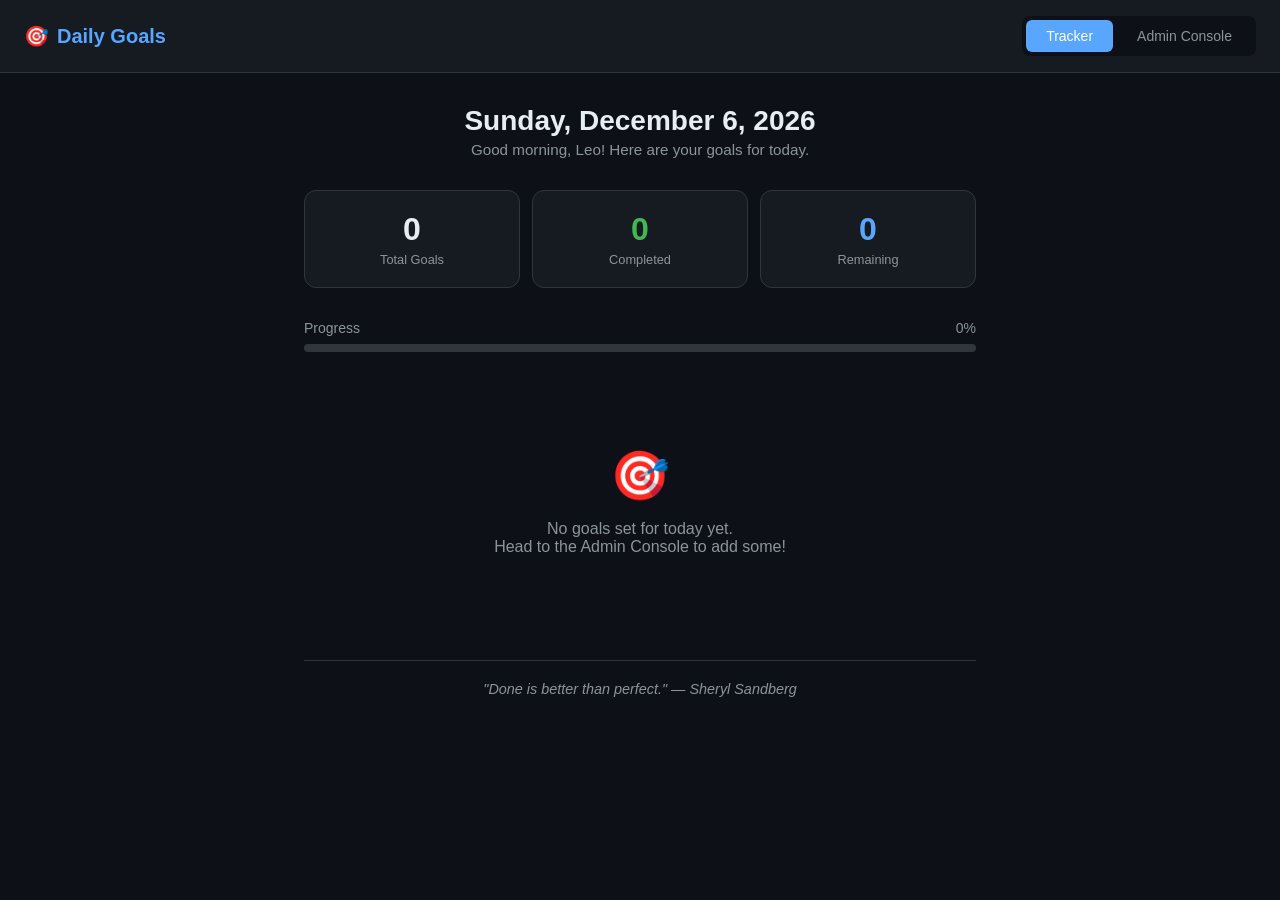
==== index.html @ f467863e "feat: add daily goal tracker with admin console" ====
<!DOCTYPE html>
<html lang="en">
<head>
  <meta charset="UTF-8">
  <meta name="viewport" content="width=device-width, initial-scale=1.0">
  <title>Daily Goal Tracker</title>
  <style>
    :root {
      --bg: #0d1117;
      --surface: #161b22;
      --border: #30363d;
      --text: #e6edf3;
      --text-muted: #8b949e;
      --accent: #58a6ff;
      --accent-hover: #79c0ff;
      --green: #3fb950;
      --green-bg: rgba(63, 185, 80, 0.15);
      --yellow: #d29922;
      --yellow-bg: rgba(210, 153, 34, 0.15);
      --red: #f85149;
      --red-bg: rgba(248, 81, 73, 0.15);
      --radius: 12px;
    }

    * { margin: 0; padding: 0; box-sizing: border-box; }

    body {
      font-family: -apple-system, BlinkMacSystemFont, 'Segoe UI', Roboto, sans-serif;
      background: var(--bg);
      color: var(--text);
      min-height: 100vh;
      display: flex;
      flex-direction: column;
    }

    /* ── Navigation ── */
    nav {
      display: flex;
      align-items: center;
      justify-content: space-between;
      padding: 16px 24px;
      border-bottom: 1px solid var(--border);
      background: var(--surface);
    }

    nav .logo {
      font-size: 1.25rem;
      font-weight: 700;
      display: flex;
      align-items: center;
      gap: 8px;
    }

    nav .logo span { color: var(--accent); }

    .nav-tabs {
      display: flex;
      gap: 4px;
      background: var(--bg);
      padding: 4px;
      border-radius: 8px;
    }

    .nav-tab {
      padding: 8px 20px;
      border: none;
      border-radius: 6px;
      background: transparent;
      color: var(--text-muted);
      font-size: 0.875rem;
      font-weight: 500;
      cursor: pointer;
      transition: all 0.2s;
    }

    .nav-tab.active {
      background: var(--accent);
      color: #fff;
    }

    .nav-tab:hover:not(.active) {
      color: var(--text);
      background: var(--border);
    }

    /* ── Main Layout ── */
    main {
      flex: 1;
      max-width: 720px;
      width: 100%;
      margin: 0 auto;
      padding: 32px 24px;
    }

    .view { display: none; }
    .view.active { display: block; }

    /* ── Date Header ── */
    .date-header {
      text-align: center;
      margin-bottom: 32px;
    }

    .date-header h1 {
      font-size: 1.75rem;
      font-weight: 700;
      margin-bottom: 4px;
    }

    .date-header p {
      color: var(--text-muted);
      font-size: 0.95rem;
    }

    /* ── Progress Bar ── */
    .progress-section {
      margin-bottom: 32px;
    }

    .progress-label {
      display: flex;
      justify-content: space-between;
      margin-bottom: 8px;
      font-size: 0.875rem;
      color: var(--text-muted);
    }

    .progress-bar {
      height: 8px;
      background: var(--border);
      border-radius: 4px;
      overflow: hidden;
    }

    .progress-fill {
      height: 100%;
      background: linear-gradient(90deg, var(--accent), var(--green));
      border-radius: 4px;
      transition: width 0.5s ease;
    }

    /* ── Goal Cards ── */
    .goals-list {
      display: flex;
      flex-direction: column;
      gap: 12px;
    }

    .goal-card {
      display: flex;
      align-items: center;
      gap: 16px;
      padding: 16px 20px;
      background: var(--surface);
      border: 1px solid var(--border);
      border-radius: var(--radius);
      transition: all 0.2s;
    }

    .goal-card:hover {
      border-color: var(--accent);
    }

    .goal-card.completed {
      border-color: var(--green);
      background: var(--green-bg);
    }

    .goal-card.completed .goal-text {
      text-decoration: line-through;
      color: var(--text-muted);
    }

    .goal-check {
      width: 24px;
      height: 24px;
      border-radius: 50%;
      border: 2px solid var(--border);
      cursor: pointer;
      display: flex;
      align-items: center;
      justify-content: center;
      flex-shrink: 0;
      transition: all 0.2s;
      background: transparent;
      color: transparent;
      font-size: 14px;
    }

    .goal-check:hover {
      border-color: var(--green);
    }

    .goal-card.completed .goal-check {
      border-color: var(--green);
      background: var(--green);
      color: #fff;
    }

    .goal-info { flex: 1; }

    .goal-text {
      font-size: 1rem;
      font-weight: 500;
      margin-bottom: 4px;
    }

    .goal-meta {
      font-size: 0.8rem;
      color: var(--text-muted);
      display: flex;
      gap: 12px;
    }

    .priority-badge {
      padding: 2px 8px;
      border-radius: 4px;
      font-size: 0.75rem;
      font-weight: 600;
      text-transform: uppercase;
    }

    .priority-high { background: var(--red-bg); color: var(--red); }
    .priority-medium { background: var(--yellow-bg); color: var(--yellow); }
    .priority-low { background: var(--green-bg); color: var(--green); }

    .empty-state {
      text-align: center;
      padding: 64px 0;
      color: var(--text-muted);
    }

    .empty-state .icon { font-size: 3rem; margin-bottom: 16px; }
    .empty-state p { font-size: 1rem; }

    /* ── Admin Console ── */
    .admin-header {
      display: flex;
      justify-content: space-between;
      align-items: center;
      margin-bottom: 24px;
    }

    .admin-header h2 {
      font-size: 1.5rem;
      font-weight: 700;
    }

    .btn {
      padding: 10px 20px;
      border: none;
      border-radius: 8px;
      font-size: 0.875rem;
      font-weight: 600;
      cursor: pointer;
      transition: all 0.2s;
      display: inline-flex;
      align-items: center;
      gap: 6px;
    }

    .btn-primary {
      background: var(--accent);
      color: #fff;
    }

    .btn-primary:hover { background: var(--accent-hover); }

    .btn-danger {
      background: var(--red-bg);
      color: var(--red);
    }

    .btn-danger:hover { background: var(--red); color: #fff; }

    .btn-ghost {
      background: transparent;
      color: var(--text-muted);
      padding: 6px 10px;
    }

    .btn-ghost:hover { color: var(--text); background: var(--border); }

    /* ── Form ── */
    .form-card {
      background: var(--surface);
      border: 1px solid var(--border);
      border-radius: var(--radius);
      padding: 24px;
      margin-bottom: 24px;
    }

    .form-card h3 {
      margin-bottom: 16px;
      font-size: 1.1rem;
    }

    .form-row {
      display: flex;
      gap: 12px;
      margin-bottom: 12px;
    }

    .form-group {
      flex: 1;
      display: flex;
      flex-direction: column;
      gap: 6px;
    }

    .form-group label {
      font-size: 0.8rem;
      color: var(--text-muted);
      font-weight: 500;
      text-transform: uppercase;
      letter-spacing: 0.5px;
    }

    input, select, textarea {
      padding: 10px 14px;
      background: var(--bg);
      border: 1px solid var(--border);
      border-radius: 8px;
      color: var(--text);
      font-size: 0.9rem;
      font-family: inherit;
      outline: none;
      transition: border-color 0.2s;
    }

    input:focus, select:focus, textarea:focus {
      border-color: var(--accent);
    }

    textarea { resize: vertical; min-height: 60px; }

    /* ── Admin Goal List ── */
    .admin-goal {
      display: flex;
      align-items: center;
      gap: 12px;
      padding: 14px 18px;
      background: var(--surface);
      border: 1px solid var(--border);
      border-radius: var(--radius);
      margin-bottom: 8px;
    }

    .admin-goal .drag-handle {
      color: var(--text-muted);
      cursor: grab;
      font-size: 1.2rem;
    }

    .admin-goal .goal-info { flex: 1; }
    .admin-goal .actions { display: flex; gap: 4px; }

    /* ── Stats ── */
    .stats-row {
      display: grid;
      grid-template-columns: repeat(3, 1fr);
      gap: 12px;
      margin-bottom: 32px;
    }

    .stat-card {
      background: var(--surface);
      border: 1px solid var(--border);
      border-radius: var(--radius);
      padding: 20px;
      text-align: center;
    }

    .stat-card .stat-value {
      font-size: 2rem;
      font-weight: 700;
    }

    .stat-card .stat-label {
      font-size: 0.8rem;
      color: var(--text-muted);
      margin-top: 4px;
    }

    /* ── Responsive ── */
    @media (max-width: 600px) {
      main { padding: 20px 16px; }
      .form-row { flex-direction: column; }
      .stats-row { grid-template-columns: 1fr; }
      nav { flex-direction: column; gap: 12px; }
    }

    /* ── Modal ── */
    .modal-overlay {
      display: none;
      position: fixed;
      inset: 0;
      background: rgba(0,0,0,0.6);
      z-index: 100;
      align-items: center;
      justify-content: center;
    }

    .modal-overlay.active { display: flex; }

    .modal {
      background: var(--surface);
      border: 1px solid var(--border);
      border-radius: var(--radius);
      padding: 28px;
      width: 90%;
      max-width: 480px;
    }

    .modal h3 { margin-bottom: 20px; }
    .modal .btn { margin-top: 8px; }

    /* ── Streak ── */
    .streak-badge {
      display: inline-flex;
      align-items: center;
      gap: 6px;
      padding: 6px 14px;
      background: var(--yellow-bg);
      border-radius: 20px;
      font-size: 0.85rem;
      font-weight: 600;
      color: var(--yellow);
      margin-top: 8px;
    }

    /* ── Motivational Quote ── */
    .quote {
      text-align: center;
      margin-top: 40px;
      padding: 20px;
      font-style: italic;
      color: var(--text-muted);
      font-size: 0.9rem;
      border-top: 1px solid var(--border);
    }
  </style>
</head>
<body>

<!-- Navigation -->
<nav>
  <div class="logo">🎯 <span>Daily Goals</span></div>
  <div class="nav-tabs">
    <button class="nav-tab active" onclick="switchView('tracker')">Tracker</button>
    <button class="nav-tab" onclick="switchView('admin')">Admin Console</button>
  </div>
</nav>

<!-- Tracker View -->
<main>
  <div id="tracker-view" class="view active">
    <div class="date-header">
      <h1 id="today-date"></h1>
      <p id="today-greeting"></p>
      <div id="streak-display"></div>
    </div>

    <div class="stats-row">
      <div class="stat-card">
        <div class="stat-value" id="stat-total">0</div>
        <div class="stat-label">Total Goals</div>
      </div>
      <div class="stat-card">
        <div class="stat-value" id="stat-done" style="color: var(--green)">0</div>
        <div class="stat-label">Completed</div>
      </div>
      <div class="stat-card">
        <div class="stat-value" id="stat-remaining" style="color: var(--accent)">0</div>
        <div class="stat-label">Remaining</div>
      </div>
    </div>

    <div class="progress-section">
      <div class="progress-label">
        <span>Progress</span>
        <span id="progress-pct">0%</span>
      </div>
      <div class="progress-bar">
        <div class="progress-fill" id="progress-fill" style="width: 0%"></div>
      </div>
    </div>

    <div class="goals-list" id="tracker-goals"></div>

    <div class="quote" id="daily-quote"></div>
  </div>

  <!-- Admin View -->
  <div id="admin-view" class="view">
    <div class="admin-header">
      <h2>⚙️ Admin Console</h2>
      <button class="btn btn-primary" onclick="openAddModal()">+ Add Goal</button>
    </div>

    <div class="form-card">
      <h3>📋 Today's Goals</h3>
      <div id="admin-goals"></div>
      <div id="admin-empty" class="empty-state" style="padding: 32px 0">
        <div class="icon">📝</div>
        <p>No goals yet. Add your first goal!</p>
      </div>
    </div>

    <div class="form-card">
      <h3>🗑️ Danger Zone</h3>
      <p style="color: var(--text-muted); font-size: 0.875rem; margin-bottom: 12px">Clear all goals for today and start fresh.</p>
      <button class="btn btn-danger" onclick="clearAllGoals()">Clear All Goals</button>
    </div>
  </div>
</main>

<!-- Add/Edit Modal -->
<div class="modal-overlay" id="goal-modal">
  <div class="modal">
    <h3 id="modal-title">Add New Goal</h3>
    <input type="hidden" id="edit-goal-id">
    <div class="form-group" style="margin-bottom: 12px">
      <label>Goal</label>
      <input type="text" id="goal-input" placeholder="What do you want to accomplish?">
    </div>
    <div class="form-row">
      <div class="form-group">
        <label>Priority</label>
        <select id="goal-priority">
          <option value="high">🔴 High</option>
          <option value="medium" selected>🟡 Medium</option>
          <option value="low">🟢 Low</option>
        </select>
      </div>
      <div class="form-group">
        <label>Category</label>
        <input type="text" id="goal-category" placeholder="e.g. Work, Health">
      </div>
    </div>
    <div class="form-group" style="margin-bottom: 16px">
      <label>Notes (optional)</label>
      <textarea id="goal-notes" placeholder="Any extra details..."></textarea>
    </div>
    <div style="display: flex; gap: 8px; justify-content: flex-end;">
      <button class="btn btn-ghost" onclick="closeModal()">Cancel</button>
      <button class="btn btn-primary" onclick="saveGoal()">Save Goal</button>
    </div>
  </div>
</div>

<script>
  // ── Data Layer (localStorage) ──
  const STORAGE_KEY = 'daily-goals';
  const STREAK_KEY = 'goal-streak';

  function getTodayKey() {
    return new Date().toISOString().split('T')[0];
  }

  function loadGoals() {
    const data = JSON.parse(localStorage.getItem(STORAGE_KEY) || '{}');
    const today = getTodayKey();
    if (!data[today]) data[today] = [];
    return data;
  }

  function saveGoals(data) {
    localStorage.setItem(STORAGE_KEY, JSON.stringify(data));
  }

  function getTodayGoals() {
    return loadGoals()[getTodayKey()] || [];
  }

  function setTodayGoals(goals) {
    const data = loadGoals();
    data[getTodayKey()] = goals;
    saveGoals(data);
  }

  // ── Streak Logic ──
  function getStreak() {
    const data = loadGoals();
    let streak = 0;
    const today = new Date();

    for (let i = 1; i <= 365; i++) {
      const d = new Date(today);
      d.setDate(d.getDate() - i);
      const key = d.toISOString().split('T')[0];
      const dayGoals = data[key];
      if (dayGoals && dayGoals.length > 0 && dayGoals.every(g => g.completed)) {
        streak++;
      } else if (dayGoals && dayGoals.length > 0) {
        break;
      } else {
        break;
      }
    }

    // Check if today is completed too
    const todayGoals = data[getTodayKey()];
    if (todayGoals && todayGoals.length > 0 && todayGoals.every(g => g.completed)) {
      streak++;
    }

    return streak;
  }

  // ── Render Tracker View ──
  function renderTracker() {
    const goals = getTodayGoals();
    const total = goals.length;
    const done = goals.filter(g => g.completed).length;
    const remaining = total - done;
    const pct = total > 0 ? Math.round((done / total) * 100) : 0;

    document.getElementById('stat-total').textContent = total;
    document.getElementById('stat-done').textContent = done;
    document.getElementById('stat-remaining').textContent = remaining;
    document.getElementById('progress-pct').textContent = pct + '%';
    document.getElementById('progress-fill').style.width = pct + '%';

    const streak = getStreak();
    const streakEl = document.getElementById('streak-display');
    if (streak > 0) {
      streakEl.innerHTML = `<div class="streak-badge">🔥 ${streak} day streak!</div>`;
    } else {
      streakEl.innerHTML = '';
    }

    const container = document.getElementById('tracker-goals');
    if (total === 0) {
      container.innerHTML = `
        <div class="empty-state">
          <div class="icon">🎯</div>
          <p>No goals set for today yet.<br>Head to the Admin Console to add some!</p>
        </div>`;
      return;
    }

    // Sort: incomplete first, then by priority
    const priorityOrder = { high: 0, medium: 1, low: 2 };
    const sorted = [...goals].sort((a, b) => {
      if (a.completed !== b.completed) return a.completed ? 1 : -1;
      return (priorityOrder[a.priority] || 1) - (priorityOrder[b.priority] || 1);
    });

    container.innerHTML = sorted.map(g => `
      <div class="goal-card ${g.completed ? 'completed' : ''}" data-id="${g.id}">
        <button class="goal-check" onclick="toggleGoal('${g.id}')">
          ${g.completed ? '✓' : ''}
        </button>
        <div class="goal-info">
          <div class="goal-text">${escHtml(g.text)}</div>
          <div class="goal-meta">
            <span class="priority-badge priority-${g.priority}">${g.priority}</span>
            ${g.category ? `<span>📁 ${escHtml(g.category)}</span>` : ''}
            ${g.notes ? `<span>📝 ${escHtml(g.notes)}</span>` : ''}
          </div>
        </div>
      </div>
    `).join('');
  }

  // ── Render Admin View ──
  function renderAdmin() {
    const goals = getTodayGoals();
    const container = document.getElementById('admin-goals');
    const empty = document.getElementById('admin-empty');

    if (goals.length === 0) {
      container.innerHTML = '';
      empty.style.display = 'block';
      return;
    }

    empty.style.display = 'none';
    container.innerHTML = goals.map(g => `
      <div class="admin-goal">
        <span class="drag-handle">⠿</span>
        <div class="goal-info">
          <div class="goal-text">${escHtml(g.text)}</div>
          <div class="goal-meta">
            <span class="priority-badge priority-${g.priority}">${g.priority}</span>
            ${g.category ? `<span>📁 ${escHtml(g.category)}</span>` : ''}
            <span>${g.completed ? '✅ Done' : '⏳ Pending'}</span>
          </div>
        </div>
        <div class="actions">
          <button class="btn btn-ghost" onclick="editGoal('${g.id}')" title="Edit">✏️</button>
          <button class="btn btn-ghost" onclick="deleteGoal('${g.id}')" title="Delete">🗑️</button>
        </div>
      </div>
    `).join('');
  }

  // ── Actions ──
  function toggleGoal(id) {
    const goals = getTodayGoals();
    const goal = goals.find(g => g.id === id);
    if (goal) {
      goal.completed = !goal.completed;
      setTodayGoals(goals);
      renderTracker();
      renderAdmin();
    }
  }

  function deleteGoal(id) {
    if (!confirm('Delete this goal?')) return;
    const goals = getTodayGoals().filter(g => g.id !== id);
    setTodayGoals(goals);
    renderTracker();
    renderAdmin();
  }

  function clearAllGoals() {
    if (!confirm('Clear ALL goals for today? This cannot be undone.')) return;
    setTodayGoals([]);
    renderTracker();
    renderAdmin();
  }

  function editGoal(id) {
    const goals = getTodayGoals();
    const goal = goals.find(g => g.id === id);
    if (!goal) return;

    document.getElementById('modal-title').textContent = 'Edit Goal';
    document.getElementById('edit-goal-id').value = id;
    document.getElementById('goal-input').value = goal.text;
    document.getElementById('goal-priority').value = goal.priority;
    document.getElementById('goal-category').value = goal.category || '';
    document.getElementById('goal-notes').value = goal.notes || '';
    document.getElementById('goal-modal').classList.add('active');
  }

  function openAddModal() {
    document.getElementById('modal-title').textContent = 'Add New Goal';
    document.getElementById('edit-goal-id').value = '';
    document.getElementById('goal-input').value = '';
    document.getElementById('goal-priority').value = 'medium';
    document.getElementById('goal-category').value = '';
    document.getElementById('goal-notes').value = '';
    document.getElementById('goal-modal').classList.add('active');
    document.getElementById('goal-input').focus();
  }

  function closeModal() {
    document.getElementById('goal-modal').classList.remove('active');
  }

  function saveGoal() {
    const text = document.getElementById('goal-input').value.trim();
    if (!text) { alert('Please enter a goal!'); return; }

    const priority = document.getElementById('goal-priority').value;
    const category = document.getElementById('goal-category').value.trim();
    const notes = document.getElementById('goal-notes').value.trim();
    const editId = document.getElementById('edit-goal-id').value;

    const goals = getTodayGoals();

    if (editId) {
      const goal = goals.find(g => g.id === editId);
      if (goal) {
        goal.text = text;
        goal.priority = priority;
        goal.category = category;
        goal.notes = notes;
      }
    } else {
      goals.push({
        id: Date.now().toString(36) + Math.random().toString(36).slice(2, 6),
        text,
        priority,
        category,
        notes,
        completed: false,
        createdAt: new Date().toISOString()
      });
    }

    setTodayGoals(goals);
    closeModal();
    renderTracker();
    renderAdmin();
  }

  // ── View Switching ──
  function switchView(view) {
    document.querySelectorAll('.view').forEach(v => v.classList.remove('active'));
    document.querySelectorAll('.nav-tab').forEach(t => t.classList.remove('active'));

    document.getElementById(view + '-view').classList.add('active');
    event.target.classList.add('active');

    if (view === 'admin') renderAdmin();
    else renderTracker();
  }

  // ── Helpers ──
  function escHtml(str) {
    const div = document.createElement('div');
    div.textContent = str;
    return div.innerHTML;
  }

  // ── Date & Quote ──
  function setDateAndQuote() {
    const now = new Date();
    const options = { weekday: 'long', year: 'numeric', month: 'long', day: 'numeric' };
    document.getElementById('today-date').textContent = now.toLocaleDateString('en-US', options);

    const hour = now.getHours();
    let greeting = 'Good evening';
    if (hour < 12) greeting = 'Good morning';
    else if (hour < 17) greeting = 'Good afternoon';
    document.getElementById('today-greeting').textContent = `${greeting}, Leo! Here are your goals for today.`;

    const quotes = [
      '"The secret of getting ahead is getting started." — Mark Twain',
      '"Small daily improvements are the key to staggering long-term results." — Robin Sharma',
      '"You don\'t have to be great to start, but you have to start to be great." — Zig Ziglar',
      '"Focus on being productive instead of busy." — Tim Ferriss',
      '"It always seems impossible until it\'s done." — Nelson Mandela',
      '"The only way to do great work is to love what you do." — Steve Jobs',
      '"Done is better than perfect." — Sheryl Sandberg',
      '"What gets measured gets managed." — Peter Drucker',
      '"Discipline is the bridge between goals and accomplishment." — Jim Rohn',
      '"A goal without a plan is just a wish." — Antoine de Saint-Exupéry'
    ];

    const dayIndex = now.getDate() % quotes.length;
    document.getElementById('daily-quote').textContent = quotes[dayIndex];
  }

  // ── Keyboard Shortcut ──
  document.addEventListener('keydown', (e) => {
    if (e.key === 'Escape') closeModal();
  });

  // ── Init ──
  setDateAndQuote();
  renderTracker();
</script>

</body>
</html>
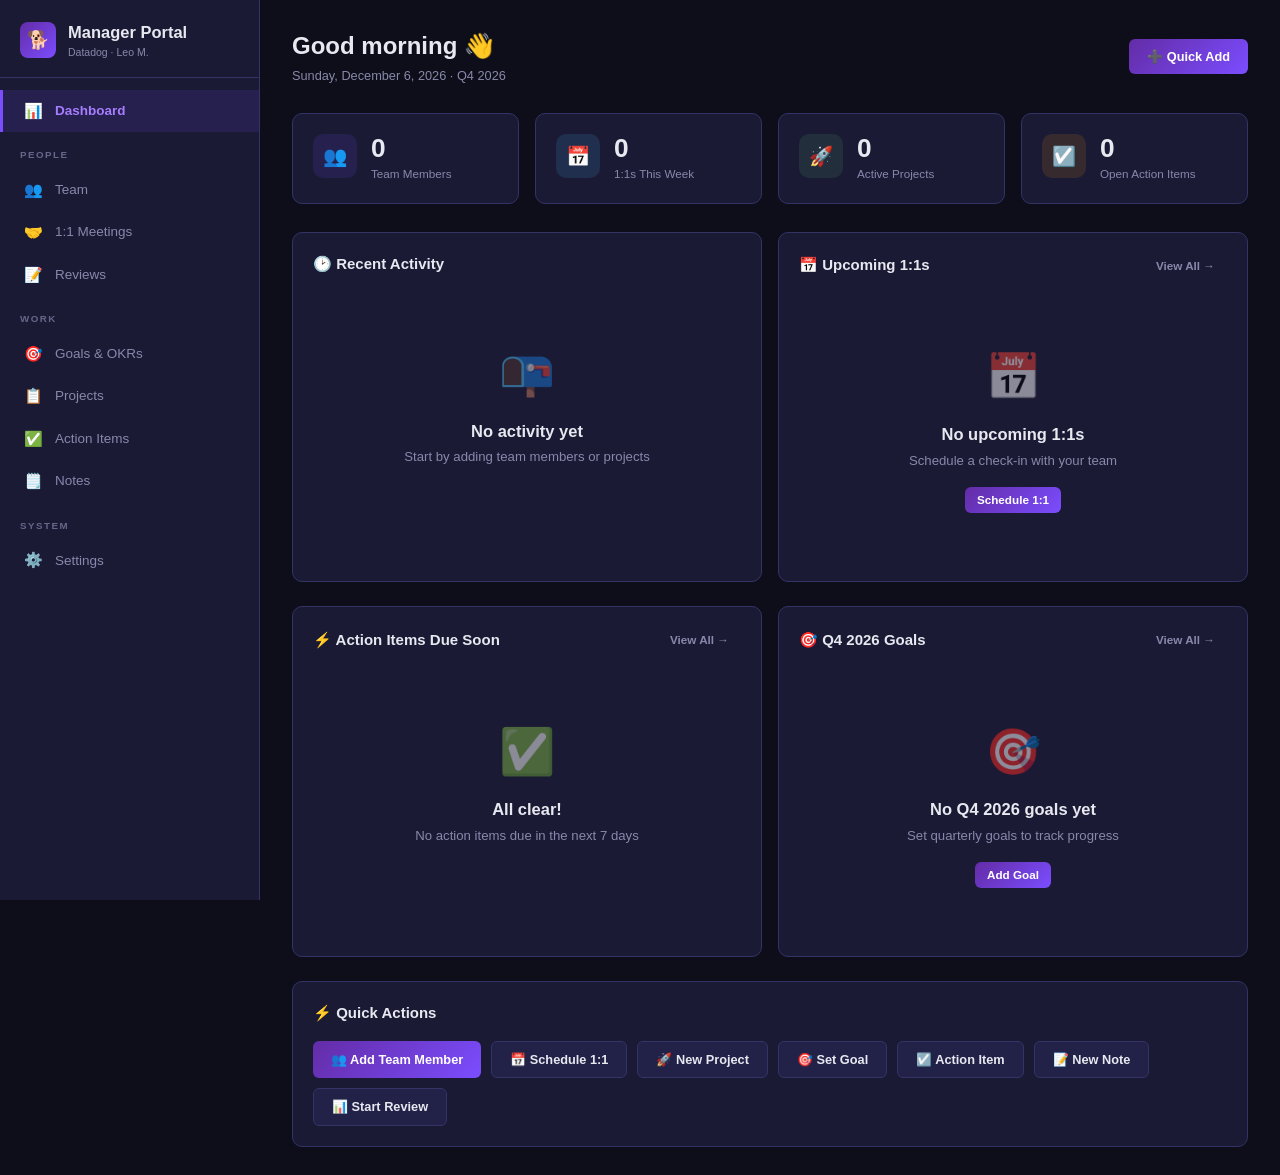
==== commit 25d389a3: "feat: Datadog manager portal with modular architecture - IndexedDB persistent data layer (survives a" ====
--- a/index.html
+++ b/index.html
@@ -3,849 +3,41 @@
 <head>
   <meta charset="UTF-8">
   <meta name="viewport" content="width=device-width, initial-scale=1.0">
-  <title>Daily Goal Tracker</title>
-  <style>
-    :root {
-      --bg: #0d1117;
-      --surface: #161b22;
-      --border: #30363d;
-      --text: #e6edf3;
-      --text-muted: #8b949e;
-      --accent: #58a6ff;
-      --accent-hover: #79c0ff;
-      --green: #3fb950;
-      --green-bg: rgba(63, 185, 80, 0.15);
-      --yellow: #d29922;
-      --yellow-bg: rgba(210, 153, 34, 0.15);
-      --red: #f85149;
-      --red-bg: rgba(248, 81, 73, 0.15);
-      --radius: 12px;
-    }
-
-    * { margin: 0; padding: 0; box-sizing: border-box; }
-
-    body {
-      font-family: -apple-system, BlinkMacSystemFont, 'Segoe UI', Roboto, sans-serif;
-      background: var(--bg);
-      color: var(--text);
-      min-height: 100vh;
-      display: flex;
-      flex-direction: column;
-    }
-
-    /* ── Navigation ── */
-    nav {
-      display: flex;
-      align-items: center;
-      justify-content: space-between;
-      padding: 16px 24px;
-      border-bottom: 1px solid var(--border);
-      background: var(--surface);
-    }
-
-    nav .logo {
-      font-size: 1.25rem;
-      font-weight: 700;
-      display: flex;
-      align-items: center;
-      gap: 8px;
-    }
-
-    nav .logo span { color: var(--accent); }
-
-    .nav-tabs {
-      display: flex;
-      gap: 4px;
-      background: var(--bg);
-      padding: 4px;
-      border-radius: 8px;
-    }
-
-    .nav-tab {
-      padding: 8px 20px;
-      border: none;
-      border-radius: 6px;
-      background: transparent;
-      color: var(--text-muted);
-      font-size: 0.875rem;
-      font-weight: 500;
-      cursor: pointer;
-      transition: all 0.2s;
-    }
-
-    .nav-tab.active {
-      background: var(--accent);
-      color: #fff;
-    }
-
-    .nav-tab:hover:not(.active) {
-      color: var(--text);
-      background: var(--border);
-    }
-
-    /* ── Main Layout ── */
-    main {
-      flex: 1;
-      max-width: 720px;
-      width: 100%;
-      margin: 0 auto;
-      padding: 32px 24px;
-    }
-
-    .view { display: none; }
-    .view.active { display: block; }
-
-    /* ── Date Header ── */
-    .date-header {
-      text-align: center;
-      margin-bottom: 32px;
-    }
-
-    .date-header h1 {
-      font-size: 1.75rem;
-      font-weight: 700;
-      margin-bottom: 4px;
-    }
-
-    .date-header p {
-      color: var(--text-muted);
-      font-size: 0.95rem;
-    }
-
-    /* ── Progress Bar ── */
-    .progress-section {
-      margin-bottom: 32px;
-    }
-
-    .progress-label {
-      display: flex;
-      justify-content: space-between;
-      margin-bottom: 8px;
-      font-size: 0.875rem;
-      color: var(--text-muted);
-    }
-
-    .progress-bar {
-      height: 8px;
-      background: var(--border);
-      border-radius: 4px;
-      overflow: hidden;
-    }
-
-    .progress-fill {
-      height: 100%;
-      background: linear-gradient(90deg, var(--accent), var(--green));
-      border-radius: 4px;
-      transition: width 0.5s ease;
-    }
-
-    /* ── Goal Cards ── */
-    .goals-list {
-      display: flex;
-      flex-direction: column;
-      gap: 12px;
-    }
-
-    .goal-card {
-      display: flex;
-      align-items: center;
-      gap: 16px;
-      padding: 16px 20px;
-      background: var(--surface);
-      border: 1px solid var(--border);
-      border-radius: var(--radius);
-      transition: all 0.2s;
-    }
-
-    .goal-card:hover {
-      border-color: var(--accent);
-    }
-
-    .goal-card.completed {
-      border-color: var(--green);
-      background: var(--green-bg);
-    }
-
-    .goal-card.completed .goal-text {
-      text-decoration: line-through;
-      color: var(--text-muted);
-    }
-
-    .goal-check {
-      width: 24px;
-      height: 24px;
-      border-radius: 50%;
-      border: 2px solid var(--border);
-      cursor: pointer;
-      display: flex;
-      align-items: center;
-      justify-content: center;
-      flex-shrink: 0;
-      transition: all 0.2s;
-      background: transparent;
-      color: transparent;
-      font-size: 14px;
-    }
-
-    .goal-check:hover {
-      border-color: var(--green);
-    }
-
-    .goal-card.completed .goal-check {
-      border-color: var(--green);
-      background: var(--green);
-      color: #fff;
-    }
-
-    .goal-info { flex: 1; }
-
-    .goal-text {
-      font-size: 1rem;
-      font-weight: 500;
-      margin-bottom: 4px;
-    }
-
-    .goal-meta {
-      font-size: 0.8rem;
-      color: var(--text-muted);
-      display: flex;
-      gap: 12px;
-    }
-
-    .priority-badge {
-      padding: 2px 8px;
-      border-radius: 4px;
-      font-size: 0.75rem;
-      font-weight: 600;
-      text-transform: uppercase;
-    }
-
-    .priority-high { background: var(--red-bg); color: var(--red); }
-    .priority-medium { background: var(--yellow-bg); color: var(--yellow); }
-    .priority-low { background: var(--green-bg); color: var(--green); }
-
-    .empty-state {
-      text-align: center;
-      padding: 64px 0;
-      color: var(--text-muted);
-    }
-
-    .empty-state .icon { font-size: 3rem; margin-bottom: 16px; }
-    .empty-state p { font-size: 1rem; }
-
-    /* ── Admin Console ── */
-    .admin-header {
-      display: flex;
-      justify-content: space-between;
-      align-items: center;
-      margin-bottom: 24px;
-    }
-
-    .admin-header h2 {
-      font-size: 1.5rem;
-      font-weight: 700;
-    }
-
-    .btn {
-      padding: 10px 20px;
-      border: none;
-      border-radius: 8px;
-      font-size: 0.875rem;
-      font-weight: 600;
-      cursor: pointer;
-      transition: all 0.2s;
-      display: inline-flex;
-      align-items: center;
-      gap: 6px;
-    }
-
-    .btn-primary {
-      background: var(--accent);
-      color: #fff;
-    }
-
-    .btn-primary:hover { background: var(--accent-hover); }
-
-    .btn-danger {
-      background: var(--red-bg);
-      color: var(--red);
-    }
-
-    .btn-danger:hover { background: var(--red); color: #fff; }
-
-    .btn-ghost {
-      background: transparent;
-      color: var(--text-muted);
-      padding: 6px 10px;
-    }
-
-    .btn-ghost:hover { color: var(--text); background: var(--border); }
-
-    /* ── Form ── */
-    .form-card {
-      background: var(--surface);
-      border: 1px solid var(--border);
-      border-radius: var(--radius);
-      padding: 24px;
-      margin-bottom: 24px;
-    }
-
-    .form-card h3 {
-      margin-bottom: 16px;
-      font-size: 1.1rem;
-    }
-
-    .form-row {
-      display: flex;
-      gap: 12px;
-      margin-bottom: 12px;
-    }
-
-    .form-group {
-      flex: 1;
-      display: flex;
-      flex-direction: column;
-      gap: 6px;
-    }
-
-    .form-group label {
-      font-size: 0.8rem;
-      color: var(--text-muted);
-      font-weight: 500;
-      text-transform: uppercase;
-      letter-spacing: 0.5px;
-    }
-
-    input, select, textarea {
-      padding: 10px 14px;
-      background: var(--bg);
-      border: 1px solid var(--border);
-      border-radius: 8px;
-      color: var(--text);
-      font-size: 0.9rem;
-      font-family: inherit;
-      outline: none;
-      transition: border-color 0.2s;
-    }
-
-    input:focus, select:focus, textarea:focus {
-      border-color: var(--accent);
-    }
-
-    textarea { resize: vertical; min-height: 60px; }
-
-    /* ── Admin Goal List ── */
-    .admin-goal {
-      display: flex;
-      align-items: center;
-      gap: 12px;
-      padding: 14px 18px;
-      background: var(--surface);
-      border: 1px solid var(--border);
-      border-radius: var(--radius);
-      margin-bottom: 8px;
-    }
-
-    .admin-goal .drag-handle {
-      color: var(--text-muted);
-      cursor: grab;
-      font-size: 1.2rem;
-    }
-
-    .admin-goal .goal-info { flex: 1; }
-    .admin-goal .actions { display: flex; gap: 4px; }
-
-    /* ── Stats ── */
-    .stats-row {
-      display: grid;
-      grid-template-columns: repeat(3, 1fr);
-      gap: 12px;
-      margin-bottom: 32px;
-    }
-
-    .stat-card {
-      background: var(--surface);
-      border: 1px solid var(--border);
-      border-radius: var(--radius);
-      padding: 20px;
-      text-align: center;
-    }
-
-    .stat-card .stat-value {
-      font-size: 2rem;
-      font-weight: 700;
-    }
-
-    .stat-card .stat-label {
-      font-size: 0.8rem;
-      color: var(--text-muted);
-      margin-top: 4px;
-    }
-
-    /* ── Responsive ── */
-    @media (max-width: 600px) {
-      main { padding: 20px 16px; }
-      .form-row { flex-direction: column; }
-      .stats-row { grid-template-columns: 1fr; }
-      nav { flex-direction: column; gap: 12px; }
-    }
-
-    /* ── Modal ── */
-    .modal-overlay {
-      display: none;
-      position: fixed;
-      inset: 0;
-      background: rgba(0,0,0,0.6);
-      z-index: 100;
-      align-items: center;
-      justify-content: center;
-    }
-
-    .modal-overlay.active { display: flex; }
-
-    .modal {
-      background: var(--surface);
-      border: 1px solid var(--border);
-      border-radius: var(--radius);
-      padding: 28px;
-      width: 90%;
-      max-width: 480px;
-    }
-
-    .modal h3 { margin-bottom: 20px; }
-    .modal .btn { margin-top: 8px; }
-
-    /* ── Streak ── */
-    .streak-badge {
-      display: inline-flex;
-      align-items: center;
-      gap: 6px;
-      padding: 6px 14px;
-      background: var(--yellow-bg);
-      border-radius: 20px;
-      font-size: 0.85rem;
-      font-weight: 600;
-      color: var(--yellow);
-      margin-top: 8px;
-    }
-
-    /* ── Motivational Quote ── */
-    .quote {
-      text-align: center;
-      margin-top: 40px;
-      padding: 20px;
-      font-style: italic;
-      color: var(--text-muted);
-      font-size: 0.9rem;
-      border-top: 1px solid var(--border);
-    }
-  </style>
+  <title>Manager Portal — Datadog</title>
+  <link rel="icon" href="data:image/svg+xml,<svg xmlns='http://www.w3.org/2000/svg' viewBox='0 0 16 16'><text y='14' font-size='14'>🐕</text></svg>">
+  <link rel="stylesheet" href="app/css/style.css">
 </head>
 <body>
-
-<!-- Navigation -->
-<nav>
-  <div class="logo">🎯 <span>Daily Goals</span></div>
-  <div class="nav-tabs">
-    <button class="nav-tab active" onclick="switchView('tracker')">Tracker</button>
-    <button class="nav-tab" onclick="switchView('admin')">Admin Console</button>
-  </div>
-</nav>
-
-<!-- Tracker View -->
-<main>
-  <div id="tracker-view" class="view active">
-    <div class="date-header">
-      <h1 id="today-date"></h1>
-      <p id="today-greeting"></p>
-      <div id="streak-display"></div>
+  <div id="app">
+    <div style="display:flex;align-items:center;justify-content:center;height:100vh;flex-direction:column;gap:16px;">
+      <div style="font-size:2.5rem;">🐕</div>
+      <div style="color:#8888aa;font-size:0.95rem;">Loading Manager Portal...</div>
     </div>
-
-    <div class="stats-row">
-      <div class="stat-card">
-        <div class="stat-value" id="stat-total">0</div>
-        <div class="stat-label">Total Goals</div>
-      </div>
-      <div class="stat-card">
-        <div class="stat-value" id="stat-done" style="color: var(--green)">0</div>
-        <div class="stat-label">Completed</div>
-      </div>
-      <div class="stat-card">
-        <div class="stat-value" id="stat-remaining" style="color: var(--accent)">0</div>
-        <div class="stat-label">Remaining</div>
-      </div>
-    </div>
-
-    <div class="progress-section">
-      <div class="progress-label">
-        <span>Progress</span>
-        <span id="progress-pct">0%</span>
-      </div>
-      <div class="progress-bar">
-        <div class="progress-fill" id="progress-fill" style="width: 0%"></div>
-      </div>
-    </div>
-
-    <div class="goals-list" id="tracker-goals"></div>
-
-    <div class="quote" id="daily-quote"></div>
   </div>
 
-  <!-- Admin View -->
-  <div id="admin-view" class="view">
-    <div class="admin-header">
-      <h2>⚙️ Admin Console</h2>
-      <button class="btn btn-primary" onclick="openAddModal()">+ Add Goal</button>
-    </div>
+  <script type="module">
+    // Import all modules (they self-register via registerModule)
+    import './app/modules/dashboard.js';
+    import './app/modules/team.js';
+    import './app/modules/oneOnOnes.js';
+    import './app/modules/goals.js';
+    import './app/modules/projects.js';
+    import './app/modules/actions.js';
+    import './app/modules/notes.js';
+    import './app/modules/reviews.js';
+    import './app/modules/settings.js';
 
-    <div class="form-card">
-      <h3>📋 Today's Goals</h3>
-      <div id="admin-goals"></div>
-      <div id="admin-empty" class="empty-state" style="padding: 32px 0">
-        <div class="icon">📝</div>
-        <p>No goals yet. Add your first goal!</p>
-      </div>
-    </div>
-
-    <div class="form-card">
-      <h3>🗑️ Danger Zone</h3>
-      <p style="color: var(--text-muted); font-size: 0.875rem; margin-bottom: 12px">Clear all goals for today and start fresh.</p>
-      <button class="btn btn-danger" onclick="clearAllGoals()">Clear All Goals</button>
-    </div>
-  </div>
-</main>
-
-<!-- Add/Edit Modal -->
-<div class="modal-overlay" id="goal-modal">
-  <div class="modal">
-    <h3 id="modal-title">Add New Goal</h3>
-    <input type="hidden" id="edit-goal-id">
-    <div class="form-group" style="margin-bottom: 12px">
-      <label>Goal</label>
-      <input type="text" id="goal-input" placeholder="What do you want to accomplish?">
-    </div>
-    <div class="form-row">
-      <div class="form-group">
-        <label>Priority</label>
-        <select id="goal-priority">
-          <option value="high">🔴 High</option>
-          <option value="medium" selected>🟡 Medium</option>
-          <option value="low">🟢 Low</option>
-        </select>
-      </div>
-      <div class="form-group">
-        <label>Category</label>
-        <input type="text" id="goal-category" placeholder="e.g. Work, Health">
-      </div>
-    </div>
-    <div class="form-group" style="margin-bottom: 16px">
-      <label>Notes (optional)</label>
-      <textarea id="goal-notes" placeholder="Any extra details..."></textarea>
-    </div>
-    <div style="display: flex; gap: 8px; justify-content: flex-end;">
-      <button class="btn btn-ghost" onclick="closeModal()">Cancel</button>
-      <button class="btn btn-primary" onclick="saveGoal()">Save Goal</button>
-    </div>
-  </div>
-</div>
-
-<script>
-  // ── Data Layer (localStorage) ──
-  const STORAGE_KEY = 'daily-goals';
-  const STREAK_KEY = 'goal-streak';
-
-  function getTodayKey() {
-    return new Date().toISOString().split('T')[0];
-  }
-
-  function loadGoals() {
-    const data = JSON.parse(localStorage.getItem(STORAGE_KEY) || '{}');
-    const today = getTodayKey();
-    if (!data[today]) data[today] = [];
-    return data;
-  }
-
-  function saveGoals(data) {
-    localStorage.setItem(STORAGE_KEY, JSON.stringify(data));
-  }
-
-  function getTodayGoals() {
-    return loadGoals()[getTodayKey()] || [];
-  }
-
-  function setTodayGoals(goals) {
-    const data = loadGoals();
-    data[getTodayKey()] = goals;
-    saveGoals(data);
-  }
-
-  // ── Streak Logic ──
-  function getStreak() {
-    const data = loadGoals();
-    let streak = 0;
-    const today = new Date();
-
-    for (let i = 1; i <= 365; i++) {
-      const d = new Date(today);
-      d.setDate(d.getDate() - i);
-      const key = d.toISOString().split('T')[0];
-      const dayGoals = data[key];
-      if (dayGoals && dayGoals.length > 0 && dayGoals.every(g => g.completed)) {
-        streak++;
-      } else if (dayGoals && dayGoals.length > 0) {
-        break;
-      } else {
-        break;
-      }
-    }
-
-    // Check if today is completed too
-    const todayGoals = data[getTodayKey()];
-    if (todayGoals && todayGoals.length > 0 && todayGoals.every(g => g.completed)) {
-      streak++;
-    }
-
-    return streak;
-  }
-
-  // ── Render Tracker View ──
-  function renderTracker() {
-    const goals = getTodayGoals();
-    const total = goals.length;
-    const done = goals.filter(g => g.completed).length;
-    const remaining = total - done;
-    const pct = total > 0 ? Math.round((done / total) * 100) : 0;
-
-    document.getElementById('stat-total').textContent = total;
-    document.getElementById('stat-done').textContent = done;
-    document.getElementById('stat-remaining').textContent = remaining;
-    document.getElementById('progress-pct').textContent = pct + '%';
-    document.getElementById('progress-fill').style.width = pct + '%';
-
-    const streak = getStreak();
-    const streakEl = document.getElementById('streak-display');
-    if (streak > 0) {
-      streakEl.innerHTML = `<div class="streak-badge">🔥 ${streak} day streak!</div>`;
-    } else {
-      streakEl.innerHTML = '';
-    }
-
-    const container = document.getElementById('tracker-goals');
-    if (total === 0) {
-      container.innerHTML = `
-        <div class="empty-state">
-          <div class="icon">🎯</div>
-          <p>No goals set for today yet.<br>Head to the Admin Console to add some!</p>
+    // Boot the app
+    import { boot } from './app/app.js';
+    boot().catch(err => {
+      console.error('Boot failed:', err);
+      document.getElementById('app').innerHTML = `
+        <div style="display:flex;align-items:center;justify-content:center;height:100vh;flex-direction:column;gap:16px;">
+          <div style="font-size:2.5rem;">⚠️</div>
+          <div style="color:#ef5350;font-size:1.1rem;font-weight:600;">Failed to load</div>
+          <div style="color:#8888aa;font-size:0.85rem;">${err.message}</div>
         </div>`;
-      return;
-    }
-
-    // Sort: incomplete first, then by priority
-    const priorityOrder = { high: 0, medium: 1, low: 2 };
-    const sorted = [...goals].sort((a, b) => {
-      if (a.completed !== b.completed) return a.completed ? 1 : -1;
-      return (priorityOrder[a.priority] || 1) - (priorityOrder[b.priority] || 1);
     });
-
-    container.innerHTML = sorted.map(g => `
-      <div class="goal-card ${g.completed ? 'completed' : ''}" data-id="${g.id}">
-        <button class="goal-check" onclick="toggleGoal('${g.id}')">
-          ${g.completed ? '✓' : ''}
-        </button>
-        <div class="goal-info">
-          <div class="goal-text">${escHtml(g.text)}</div>
-          <div class="goal-meta">
-            <span class="priority-badge priority-${g.priority}">${g.priority}</span>
-            ${g.category ? `<span>📁 ${escHtml(g.category)}</span>` : ''}
-            ${g.notes ? `<span>📝 ${escHtml(g.notes)}</span>` : ''}
-          </div>
-        </div>
-      </div>
-    `).join('');
-  }
-
-  // ── Render Admin View ──
-  function renderAdmin() {
-    const goals = getTodayGoals();
-    const container = document.getElementById('admin-goals');
-    const empty = document.getElementById('admin-empty');
-
-    if (goals.length === 0) {
-      container.innerHTML = '';
-      empty.style.display = 'block';
-      return;
-    }
-
-    empty.style.display = 'none';
-    container.innerHTML = goals.map(g => `
-      <div class="admin-goal">
-        <span class="drag-handle">⠿</span>
-        <div class="goal-info">
-          <div class="goal-text">${escHtml(g.text)}</div>
-          <div class="goal-meta">
-            <span class="priority-badge priority-${g.priority}">${g.priority}</span>
-            ${g.category ? `<span>📁 ${escHtml(g.category)}</span>` : ''}
-            <span>${g.completed ? '✅ Done' : '⏳ Pending'}</span>
-          </div>
-        </div>
-        <div class="actions">
-          <button class="btn btn-ghost" onclick="editGoal('${g.id}')" title="Edit">✏️</button>
-          <button class="btn btn-ghost" onclick="deleteGoal('${g.id}')" title="Delete">🗑️</button>
-        </div>
-      </div>
-    `).join('');
-  }
-
-  // ── Actions ──
-  function toggleGoal(id) {
-    const goals = getTodayGoals();
-    const goal = goals.find(g => g.id === id);
-    if (goal) {
-      goal.completed = !goal.completed;
-      setTodayGoals(goals);
-      renderTracker();
-      renderAdmin();
-    }
-  }
-
-  function deleteGoal(id) {
-    if (!confirm('Delete this goal?')) return;
-    const goals = getTodayGoals().filter(g => g.id !== id);
-    setTodayGoals(goals);
-    renderTracker();
-    renderAdmin();
-  }
-
-  function clearAllGoals() {
-    if (!confirm('Clear ALL goals for today? This cannot be undone.')) return;
-    setTodayGoals([]);
-    renderTracker();
-    renderAdmin();
-  }
-
-  function editGoal(id) {
-    const goals = getTodayGoals();
-    const goal = goals.find(g => g.id === id);
-    if (!goal) return;
-
-    document.getElementById('modal-title').textContent = 'Edit Goal';
-    document.getElementById('edit-goal-id').value = id;
-    document.getElementById('goal-input').value = goal.text;
-    document.getElementById('goal-priority').value = goal.priority;
-    document.getElementById('goal-category').value = goal.category || '';
-    document.getElementById('goal-notes').value = goal.notes || '';
-    document.getElementById('goal-modal').classList.add('active');
-  }
-
-  function openAddModal() {
-    document.getElementById('modal-title').textContent = 'Add New Goal';
-    document.getElementById('edit-goal-id').value = '';
-    document.getElementById('goal-input').value = '';
-    document.getElementById('goal-priority').value = 'medium';
-    document.getElementById('goal-category').value = '';
-    document.getElementById('goal-notes').value = '';
-    document.getElementById('goal-modal').classList.add('active');
-    document.getElementById('goal-input').focus();
-  }
-
-  function closeModal() {
-    document.getElementById('goal-modal').classList.remove('active');
-  }
-
-  function saveGoal() {
-    const text = document.getElementById('goal-input').value.trim();
-    if (!text) { alert('Please enter a goal!'); return; }
-
-    const priority = document.getElementById('goal-priority').value;
-    const category = document.getElementById('goal-category').value.trim();
-    const notes = document.getElementById('goal-notes').value.trim();
-    const editId = document.getElementById('edit-goal-id').value;
-
-    const goals = getTodayGoals();
-
-    if (editId) {
-      const goal = goals.find(g => g.id === editId);
-      if (goal) {
-        goal.text = text;
-        goal.priority = priority;
-        goal.category = category;
-        goal.notes = notes;
-      }
-    } else {
-      goals.push({
-        id: Date.now().toString(36) + Math.random().toString(36).slice(2, 6),
-        text,
-        priority,
-        category,
-        notes,
-        completed: false,
-        createdAt: new Date().toISOString()
-      });
-    }
-
-    setTodayGoals(goals);
-    closeModal();
-    renderTracker();
-    renderAdmin();
-  }
-
-  // ── View Switching ──
-  function switchView(view) {
-    document.querySelectorAll('.view').forEach(v => v.classList.remove('active'));
-    document.querySelectorAll('.nav-tab').forEach(t => t.classList.remove('active'));
-
-    document.getElementById(view + '-view').classList.add('active');
-    event.target.classList.add('active');
-
-    if (view === 'admin') renderAdmin();
-    else renderTracker();
-  }
-
-  // ── Helpers ──
-  function escHtml(str) {
-    const div = document.createElement('div');
-    div.textContent = str;
-    return div.innerHTML;
-  }
-
-  // ── Date & Quote ──
-  function setDateAndQuote() {
-    const now = new Date();
-    const options = { weekday: 'long', year: 'numeric', month: 'long', day: 'numeric' };
-    document.getElementById('today-date').textContent = now.toLocaleDateString('en-US', options);
-
-    const hour = now.getHours();
-    let greeting = 'Good evening';
-    if (hour < 12) greeting = 'Good morning';
-    else if (hour < 17) greeting = 'Good afternoon';
-    document.getElementById('today-greeting').textContent = `${greeting}, Leo! Here are your goals for today.`;
-
-    const quotes = [
-      '"The secret of getting ahead is getting started." — Mark Twain',
-      '"Small daily improvements are the key to staggering long-term results." — Robin Sharma',
-      '"You don\'t have to be great to start, but you have to start to be great." — Zig Ziglar',
-      '"Focus on being productive instead of busy." — Tim Ferriss',
-      '"It always seems impossible until it\'s done." — Nelson Mandela',
-      '"The only way to do great work is to love what you do." — Steve Jobs',
-      '"Done is better than perfect." — Sheryl Sandberg',
-      '"What gets measured gets managed." — Peter Drucker',
-      '"Discipline is the bridge between goals and accomplishment." — Jim Rohn',
-      '"A goal without a plan is just a wish." — Antoine de Saint-Exupéry'
-    ];
-
-    const dayIndex = now.getDate() % quotes.length;
-    document.getElementById('daily-quote').textContent = quotes[dayIndex];
-  }
-
-  // ── Keyboard Shortcut ──
-  document.addEventListener('keydown', (e) => {
-    if (e.key === 'Escape') closeModal();
-  });
-
-  // ── Init ──
-  setDateAndQuote();
-  renderTracker();
-</script>
-
+  </script>
 </body>
 </html>
--- a/app/css/style.css
+++ b/app/css/style.css
@@ -0,0 +1,709 @@
+/* ══════════════════════════════════════════════
+   Manager Portal — Datadog-Inspired Dark Theme
+   ══════════════════════════════════════════════ */
+
+:root {
+  --bg: #0e0e1a;
+  --bg-alt: #12122a;
+  --surface: #1a1a35;
+  --surface-2: #222248;
+  --surface-3: #2a2a55;
+  --border: #333366;
+  --border-light: #44447a;
+  --text: #e8e8f0;
+  --text-muted: #8888aa;
+  --text-dim: #666688;
+
+  --purple: #7b4dff;
+  --purple-dark: #5a2dcc;
+  --purple-light: #a77dff;
+  --purple-bg: rgba(123, 77, 255, 0.12);
+  --blue: #4fc3f7;
+  --blue-bg: rgba(79, 195, 247, 0.12);
+  --green: #66bb6a;
+  --green-bg: rgba(102, 187, 106, 0.12);
+  --yellow: #ffd54f;
+  --yellow-bg: rgba(255, 213, 79, 0.12);
+  --red: #ef5350;
+  --red-bg: rgba(239, 83, 80, 0.12);
+  --orange: #ff9800;
+  --orange-bg: rgba(255, 152, 0, 0.12);
+
+  --gradient: linear-gradient(135deg, #632ca6, #7b4dff);
+  --gradient-hover: linear-gradient(135deg, #7b4dff, #a77dff);
+
+  --sidebar-w: 260px;
+  --sidebar-collapsed: 64px;
+  --topbar-h: 0px;
+  --radius: 10px;
+  --radius-sm: 6px;
+  --radius-lg: 16px;
+  --shadow: 0 2px 12px rgba(0,0,0,0.3);
+  --shadow-lg: 0 8px 32px rgba(0,0,0,0.4);
+  --transition: 0.2s ease;
+}
+
+/* ── Reset ── */
+*, *::before, *::after { margin: 0; padding: 0; box-sizing: border-box; }
+html { font-size: 15px; }
+body {
+  font-family: -apple-system, BlinkMacSystemFont, 'Segoe UI', 'Inter', Roboto, sans-serif;
+  background: var(--bg);
+  color: var(--text);
+  line-height: 1.5;
+  overflow-x: hidden;
+  min-height: 100vh;
+}
+
+a { color: var(--purple-light); text-decoration: none; }
+a:hover { text-decoration: underline; }
+
+/* ── Scrollbars ── */
+::-webkit-scrollbar { width: 6px; height: 6px; }
+::-webkit-scrollbar-track { background: transparent; }
+::-webkit-scrollbar-thumb { background: var(--border); border-radius: 3px; }
+::-webkit-scrollbar-thumb:hover { background: var(--border-light); }
+
+/* ── Layout ── */
+.app-layout { display: flex; min-height: 100vh; }
+
+/* ── Sidebar ── */
+.sidebar {
+  width: var(--sidebar-w);
+  background: var(--surface);
+  border-right: 1px solid var(--border);
+  display: flex;
+  flex-direction: column;
+  position: fixed;
+  top: 0; left: 0; bottom: 0;
+  z-index: 50;
+  transition: width var(--transition);
+  overflow-y: auto;
+  overflow-x: hidden;
+}
+
+.sidebar-logo {
+  padding: 20px 20px 16px;
+  border-bottom: 1px solid var(--border);
+  display: flex;
+  align-items: center;
+  gap: 12px;
+  flex-shrink: 0;
+}
+
+.sidebar-logo .logo-icon {
+  width: 36px; height: 36px;
+  background: var(--gradient);
+  border-radius: 8px;
+  display: flex; align-items: center; justify-content: center;
+  font-size: 1.2rem;
+  flex-shrink: 0;
+}
+
+.sidebar-logo .logo-text {
+  font-weight: 700;
+  font-size: 1.1rem;
+  white-space: nowrap;
+}
+
+.sidebar-logo .logo-sub {
+  font-size: 0.7rem;
+  color: var(--text-muted);
+  white-space: nowrap;
+}
+
+.sidebar-nav { padding: 12px 0; flex: 1; }
+
+.nav-section-title {
+  padding: 16px 20px 6px;
+  font-size: 0.65rem;
+  font-weight: 700;
+  text-transform: uppercase;
+  letter-spacing: 1.5px;
+  color: var(--text-dim);
+  white-space: nowrap;
+}
+
+.nav-item {
+  display: flex;
+  align-items: center;
+  gap: 12px;
+  padding: 10px 20px;
+  color: var(--text-muted);
+  cursor: pointer;
+  transition: all var(--transition);
+  border-left: 3px solid transparent;
+  white-space: nowrap;
+  font-size: 0.9rem;
+}
+
+.nav-item:hover {
+  background: var(--purple-bg);
+  color: var(--text);
+}
+
+.nav-item.active {
+  background: var(--purple-bg);
+  color: var(--purple-light);
+  border-left-color: var(--purple);
+  font-weight: 600;
+}
+
+.nav-item .nav-icon { width: 20px; text-align: center; flex-shrink: 0; font-size: 1rem; }
+.nav-item .nav-label { flex: 1; }
+.nav-item .nav-badge {
+  background: var(--purple);
+  color: #fff;
+  font-size: 0.65rem;
+  padding: 1px 7px;
+  border-radius: 10px;
+  font-weight: 700;
+}
+
+/* ── Main Content ── */
+.main-content {
+  flex: 1;
+  margin-left: var(--sidebar-w);
+  padding: 28px 32px;
+  min-height: 100vh;
+  transition: margin-left var(--transition);
+}
+
+.page-header {
+  display: flex;
+  justify-content: space-between;
+  align-items: center;
+  margin-bottom: 28px;
+}
+
+.page-header h1 {
+  font-size: 1.6rem;
+  font-weight: 700;
+}
+
+.page-header .page-subtitle {
+  color: var(--text-muted);
+  font-size: 0.85rem;
+  margin-top: 2px;
+}
+
+.page-actions { display: flex; gap: 8px; align-items: center; }
+
+/* ── Cards ── */
+.card {
+  background: var(--surface);
+  border: 1px solid var(--border);
+  border-radius: var(--radius);
+  padding: 20px;
+  transition: all var(--transition);
+}
+
+.card:hover { border-color: var(--border-light); }
+.card-header { display: flex; justify-content: space-between; align-items: center; margin-bottom: 16px; }
+.card-header h3 { font-size: 1rem; font-weight: 600; }
+.card-body { }
+.card-footer { margin-top: 16px; padding-top: 12px; border-top: 1px solid var(--border); }
+
+/* ── Stats Grid ── */
+.stats-grid {
+  display: grid;
+  grid-template-columns: repeat(4, 1fr);
+  gap: 16px;
+  margin-bottom: 28px;
+}
+
+.stat-card {
+  background: var(--surface);
+  border: 1px solid var(--border);
+  border-radius: var(--radius);
+  padding: 20px;
+  display: flex;
+  align-items: flex-start;
+  gap: 14px;
+  transition: all var(--transition);
+}
+
+.stat-card:hover { border-color: var(--purple); transform: translateY(-1px); }
+
+.stat-icon {
+  width: 44px; height: 44px;
+  border-radius: 10px;
+  display: flex; align-items: center; justify-content: center;
+  font-size: 1.3rem;
+  flex-shrink: 0;
+}
+
+.stat-icon.purple { background: var(--purple-bg); }
+.stat-icon.blue { background: var(--blue-bg); }
+.stat-icon.green { background: var(--green-bg); }
+.stat-icon.yellow { background: var(--yellow-bg); }
+.stat-icon.red { background: var(--red-bg); }
+.stat-icon.orange { background: var(--orange-bg); }
+
+.stat-info { flex: 1; }
+.stat-value { font-size: 1.75rem; font-weight: 700; line-height: 1.1; }
+.stat-label { font-size: 0.78rem; color: var(--text-muted); margin-top: 2px; }
+.stat-trend { font-size: 0.75rem; margin-top: 4px; }
+.stat-trend.up { color: var(--green); }
+.stat-trend.down { color: var(--red); }
+
+/* ── Buttons ── */
+.btn {
+  padding: 9px 18px;
+  border: none;
+  border-radius: var(--radius-sm);
+  font-size: 0.85rem;
+  font-weight: 600;
+  cursor: pointer;
+  transition: all var(--transition);
+  display: inline-flex;
+  align-items: center;
+  gap: 6px;
+  white-space: nowrap;
+  font-family: inherit;
+  line-height: 1.4;
+}
+
+.btn-primary { background: var(--gradient); color: #fff; }
+.btn-primary:hover { background: var(--gradient-hover); transform: translateY(-1px); }
+
+.btn-secondary { background: var(--surface-2); color: var(--text); border: 1px solid var(--border); }
+.btn-secondary:hover { border-color: var(--purple); }
+
+.btn-danger { background: var(--red-bg); color: var(--red); }
+.btn-danger:hover { background: var(--red); color: #fff; }
+
+.btn-ghost { background: transparent; color: var(--text-muted); padding: 7px 10px; }
+.btn-ghost:hover { color: var(--text); background: var(--surface-2); }
+
+.btn-sm { padding: 5px 12px; font-size: 0.78rem; }
+.btn-icon { padding: 7px; min-width: 32px; justify-content: center; }
+
+/* ── Badges ── */
+.badge {
+  display: inline-flex; align-items: center;
+  padding: 2px 10px; border-radius: 12px;
+  font-size: 0.72rem; font-weight: 600;
+  text-transform: uppercase; letter-spacing: 0.5px;
+}
+
+.badge-purple { background: var(--purple-bg); color: var(--purple-light); }
+.badge-success { background: var(--green-bg); color: var(--green); }
+.badge-warning { background: var(--yellow-bg); color: var(--yellow); }
+.badge-danger { background: var(--red-bg); color: var(--red); }
+.badge-info { background: var(--blue-bg); color: var(--blue); }
+.badge-orange { background: var(--orange-bg); color: var(--orange); }
+.badge-neutral { background: var(--surface-3); color: var(--text-muted); }
+
+/* ── Tables ── */
+.data-table { width: 100%; border-collapse: collapse; }
+.data-table th {
+  text-align: left;
+  padding: 10px 14px;
+  font-size: 0.72rem;
+  font-weight: 700;
+  text-transform: uppercase;
+  letter-spacing: 0.8px;
+  color: var(--text-dim);
+  border-bottom: 1px solid var(--border);
+}
+.data-table td {
+  padding: 12px 14px;
+  font-size: 0.88rem;
+  border-bottom: 1px solid var(--border);
+  vertical-align: middle;
+}
+.data-table tbody tr { transition: background var(--transition); }
+.data-table tbody tr:hover { background: var(--surface-2); }
+.data-table tbody tr:nth-child(even) { background: rgba(255,255,255,0.015); }
+.data-table tbody tr:nth-child(even):hover { background: var(--surface-2); }
+
+.table-actions { display: flex; gap: 4px; }
+
+/* ── Forms ── */
+.form-group { display: flex; flex-direction: column; gap: 6px; margin-bottom: 16px; }
+.form-label {
+  font-size: 0.78rem;
+  font-weight: 600;
+  color: var(--text-muted);
+  text-transform: uppercase;
+  letter-spacing: 0.5px;
+}
+
+.form-input, .form-select, .form-textarea {
+  padding: 10px 14px;
+  background: var(--bg);
+  border: 1px solid var(--border);
+  border-radius: var(--radius-sm);
+  color: var(--text);
+  font-size: 0.88rem;
+  font-family: inherit;
+  outline: none;
+  transition: border-color var(--transition);
+  width: 100%;
+}
+
+.form-input:focus, .form-select:focus, .form-textarea:focus {
+  border-color: var(--purple);
+}
+
+.form-textarea { resize: vertical; min-height: 80px; }
+.form-select { cursor: pointer; }
+.form-row { display: flex; gap: 16px; }
+.form-row .form-group { flex: 1; }
+
+.form-hint { font-size: 0.75rem; color: var(--text-dim); margin-top: -2px; }
+
+/* ── Modal ── */
+.modal-overlay {
+  display: none;
+  position: fixed;
+  inset: 0;
+  background: rgba(0,0,0,0.65);
+  z-index: 200;
+  align-items: center;
+  justify-content: center;
+  backdrop-filter: blur(4px);
+}
+
+.modal-overlay.active { display: flex; }
+
+.modal {
+  background: var(--surface);
+  border: 1px solid var(--border);
+  border-radius: var(--radius-lg);
+  width: 90%;
+  max-width: 560px;
+  max-height: 85vh;
+  overflow-y: auto;
+  box-shadow: var(--shadow-lg);
+}
+
+.modal-header {
+  display: flex;
+  justify-content: space-between;
+  align-items: center;
+  padding: 20px 24px 16px;
+  border-bottom: 1px solid var(--border);
+}
+
+.modal-header h3 { font-size: 1.1rem; font-weight: 700; }
+
+.modal-body { padding: 20px 24px; }
+
+.modal-footer {
+  display: flex;
+  justify-content: flex-end;
+  gap: 8px;
+  padding: 16px 24px;
+  border-top: 1px solid var(--border);
+}
+
+/* ── Toast Notifications ── */
+.toast-container {
+  position: fixed;
+  bottom: 20px;
+  right: 20px;
+  z-index: 300;
+  display: flex;
+  flex-direction: column-reverse;
+  gap: 8px;
+}
+
+.toast {
+  padding: 12px 20px;
+  border-radius: var(--radius-sm);
+  font-size: 0.85rem;
+  font-weight: 500;
+  display: flex;
+  align-items: center;
+  gap: 8px;
+  box-shadow: var(--shadow-lg);
+  animation: toast-in 0.3s ease;
+  min-width: 280px;
+}
+
+.toast-success { background: var(--green); color: #fff; }
+.toast-error { background: var(--red); color: #fff; }
+.toast-info { background: var(--purple); color: #fff; }
+.toast-warning { background: var(--orange); color: #fff; }
+
+@keyframes toast-in {
+  from { transform: translateX(100%); opacity: 0; }
+  to { transform: translateX(0); opacity: 1; }
+}
+
+/* ── Tabs ── */
+.tab-bar {
+  display: flex;
+  gap: 0;
+  border-bottom: 1px solid var(--border);
+  margin-bottom: 20px;
+  overflow-x: auto;
+}
+
+.tab {
+  padding: 10px 20px;
+  font-size: 0.85rem;
+  font-weight: 500;
+  color: var(--text-muted);
+  cursor: pointer;
+  border-bottom: 2px solid transparent;
+  transition: all var(--transition);
+  white-space: nowrap;
+  background: none;
+  border-top: none;
+  border-left: none;
+  border-right: none;
+  font-family: inherit;
+}
+
+.tab:hover { color: var(--text); }
+.tab.active { color: var(--purple-light); border-bottom-color: var(--purple); font-weight: 600; }
+
+/* ── Progress Bar ── */
+.progress { height: 8px; background: var(--border); border-radius: 4px; overflow: hidden; }
+.progress-bar { height: 100%; border-radius: 4px; transition: width 0.5s ease; }
+.progress-bar.purple { background: var(--gradient); }
+.progress-bar.green { background: var(--green); }
+.progress-bar.blue { background: var(--blue); }
+.progress-bar.yellow { background: var(--yellow); }
+.progress-bar.red { background: var(--red); }
+
+/* ── Tags / Chips ── */
+.tag {
+  display: inline-flex;
+  align-items: center;
+  gap: 4px;
+  padding: 3px 10px;
+  border-radius: 14px;
+  font-size: 0.72rem;
+  font-weight: 500;
+  background: var(--surface-3);
+  color: var(--text-muted);
+  border: 1px solid var(--border);
+}
+
+.tag-remove {
+  cursor: pointer;
+  font-size: 0.85rem;
+  opacity: 0.6;
+  background: none;
+  border: none;
+  color: inherit;
+}
+.tag-remove:hover { opacity: 1; }
+
+/* ── Avatar ── */
+.avatar {
+  width: 36px; height: 36px;
+  border-radius: 50%;
+  display: flex; align-items: center; justify-content: center;
+  font-weight: 700;
+  font-size: 0.8rem;
+  flex-shrink: 0;
+  color: #fff;
+}
+
+.avatar-sm { width: 28px; height: 28px; font-size: 0.65rem; }
+.avatar-lg { width: 48px; height: 48px; font-size: 1rem; }
+
+/* ── Priority Dots ── */
+.priority-dot {
+  width: 8px; height: 8px;
+  border-radius: 50%;
+  display: inline-block;
+  flex-shrink: 0;
+}
+
+.priority-dot.critical { background: var(--red); }
+.priority-dot.high { background: var(--orange); }
+.priority-dot.medium { background: var(--yellow); }
+.priority-dot.low { background: var(--green); }
+
+/* ── Empty State ── */
+.empty-state {
+  text-align: center;
+  padding: 48px 20px;
+  color: var(--text-muted);
+}
+
+.empty-state .empty-icon { font-size: 3rem; margin-bottom: 12px; opacity: 0.5; }
+.empty-state h3 { font-size: 1.1rem; color: var(--text); margin-bottom: 4px; }
+.empty-state p { font-size: 0.88rem; margin-bottom: 16px; }
+
+/* ── Timeline / Activity Feed ── */
+.timeline { position: relative; padding-left: 24px; }
+.timeline::before {
+  content: '';
+  position: absolute;
+  left: 8px; top: 0; bottom: 0;
+  width: 2px;
+  background: var(--border);
+}
+
+.timeline-item {
+  position: relative;
+  padding: 0 0 20px;
+}
+
+.timeline-item::before {
+  content: '';
+  position: absolute;
+  left: -20px; top: 4px;
+  width: 10px; height: 10px;
+  border-radius: 50%;
+  background: var(--purple);
+  border: 2px solid var(--surface);
+}
+
+.timeline-item .tl-time { font-size: 0.72rem; color: var(--text-dim); }
+.timeline-item .tl-text { font-size: 0.88rem; margin-top: 2px; }
+
+/* ── Kanban Board ── */
+.kanban-board {
+  display: flex;
+  gap: 16px;
+  overflow-x: auto;
+  padding-bottom: 8px;
+}
+
+.kanban-column {
+  min-width: 280px;
+  max-width: 320px;
+  flex: 1;
+  background: var(--bg-alt);
+  border-radius: var(--radius);
+  border: 1px solid var(--border);
+}
+
+.kanban-column-header {
+  padding: 14px 16px;
+  font-weight: 700;
+  font-size: 0.85rem;
+  display: flex;
+  justify-content: space-between;
+  align-items: center;
+  border-bottom: 1px solid var(--border);
+}
+
+.kanban-column-header .count {
+  background: var(--surface-3);
+  padding: 1px 8px;
+  border-radius: 10px;
+  font-size: 0.72rem;
+  color: var(--text-muted);
+}
+
+.kanban-cards { padding: 8px; display: flex; flex-direction: column; gap: 8px; min-height: 60px; }
+
+.kanban-card {
+  background: var(--surface);
+  border: 1px solid var(--border);
+  border-radius: var(--radius-sm);
+  padding: 12px;
+  cursor: pointer;
+  transition: all var(--transition);
+}
+
+.kanban-card:hover { border-color: var(--purple); transform: translateY(-1px); }
+.kanban-card-title { font-size: 0.88rem; font-weight: 500; margin-bottom: 8px; }
+.kanban-card-meta { display: flex; justify-content: space-between; align-items: center; }
+
+/* ── Grid Layouts ── */
+.grid-2 { display: grid; grid-template-columns: repeat(2, 1fr); gap: 16px; }
+.grid-3 { display: grid; grid-template-columns: repeat(3, 1fr); gap: 16px; }
+.grid-4 { display: grid; grid-template-columns: repeat(4, 1fr); gap: 16px; }
+
+/* ── Utilities ── */
+.flex { display: flex; }
+.flex-between { display: flex; justify-content: space-between; align-items: center; }
+.flex-center { display: flex; align-items: center; justify-content: center; }
+.gap-xs { gap: 4px; }
+.gap-sm { gap: 8px; }
+.gap-md { gap: 16px; }
+.gap-lg { gap: 24px; }
+.mt-sm { margin-top: 8px; }
+.mt-md { margin-top: 16px; }
+.mt-lg { margin-top: 24px; }
+.mb-sm { margin-bottom: 8px; }
+.mb-md { margin-bottom: 16px; }
+.mb-lg { margin-bottom: 24px; }
+.text-muted { color: var(--text-muted); }
+.text-sm { font-size: 0.8rem; }
+.text-xs { font-size: 0.72rem; }
+.fw-600 { font-weight: 600; }
+.truncate { overflow: hidden; text-overflow: ellipsis; white-space: nowrap; }
+
+/* ── Section divider ── */
+.section-divider {
+  border: none;
+  border-top: 1px solid var(--border);
+  margin: 24px 0;
+}
+
+/* ── Responsive ── */
+@media (max-width: 1200px) {
+  .stats-grid { grid-template-columns: repeat(2, 1fr); }
+  .grid-4 { grid-template-columns: repeat(2, 1fr); }
+}
+
+@media (max-width: 1024px) {
+  .sidebar { width: var(--sidebar-collapsed); }
+  .sidebar .logo-text, .sidebar .logo-sub,
+  .sidebar .nav-label, .sidebar .nav-badge,
+  .sidebar .nav-section-title { display: none; }
+  .sidebar .nav-item { justify-content: center; padding: 12px; border-left: none; }
+  .sidebar .sidebar-logo { justify-content: center; padding: 16px; }
+  .main-content { margin-left: var(--sidebar-collapsed); }
+}
+
+@media (max-width: 768px) {
+  .sidebar {
+    transform: translateX(-100%);
+    width: var(--sidebar-w);
+    z-index: 100;
+  }
+  .sidebar.mobile-open { transform: translateX(0); }
+  .sidebar .logo-text, .sidebar .logo-sub,
+  .sidebar .nav-label, .sidebar .nav-badge,
+  .sidebar .nav-section-title { display: block; }
+  .sidebar .nav-item { justify-content: flex-start; padding: 10px 20px; border-left: 3px solid transparent; }
+
+  .main-content { margin-left: 0; padding: 20px 16px; }
+  .stats-grid { grid-template-columns: 1fr; }
+  .grid-2, .grid-3, .grid-4 { grid-template-columns: 1fr; }
+  .form-row { flex-direction: column; }
+  .page-header { flex-direction: column; align-items: flex-start; gap: 12px; }
+  .kanban-board { flex-direction: column; }
+  .kanban-column { max-width: 100%; min-width: 100%; }
+}
+
+/* ── Mobile hamburger ── */
+.mobile-toggle {
+  display: none;
+  position: fixed;
+  top: 16px; left: 16px;
+  z-index: 110;
+  background: var(--surface);
+  border: 1px solid var(--border);
+  border-radius: var(--radius-sm);
+  padding: 8px 10px;
+  color: var(--text);
+  font-size: 1.2rem;
+  cursor: pointer;
+}
+
+@media (max-width: 768px) {
+  .mobile-toggle { display: block; }
+}
+
+.mobile-backdrop {
+  display: none;
+  position: fixed;
+  inset: 0;
+  background: rgba(0,0,0,0.5);
+  z-index: 90;
+}
+
+.mobile-backdrop.active { display: block; }
